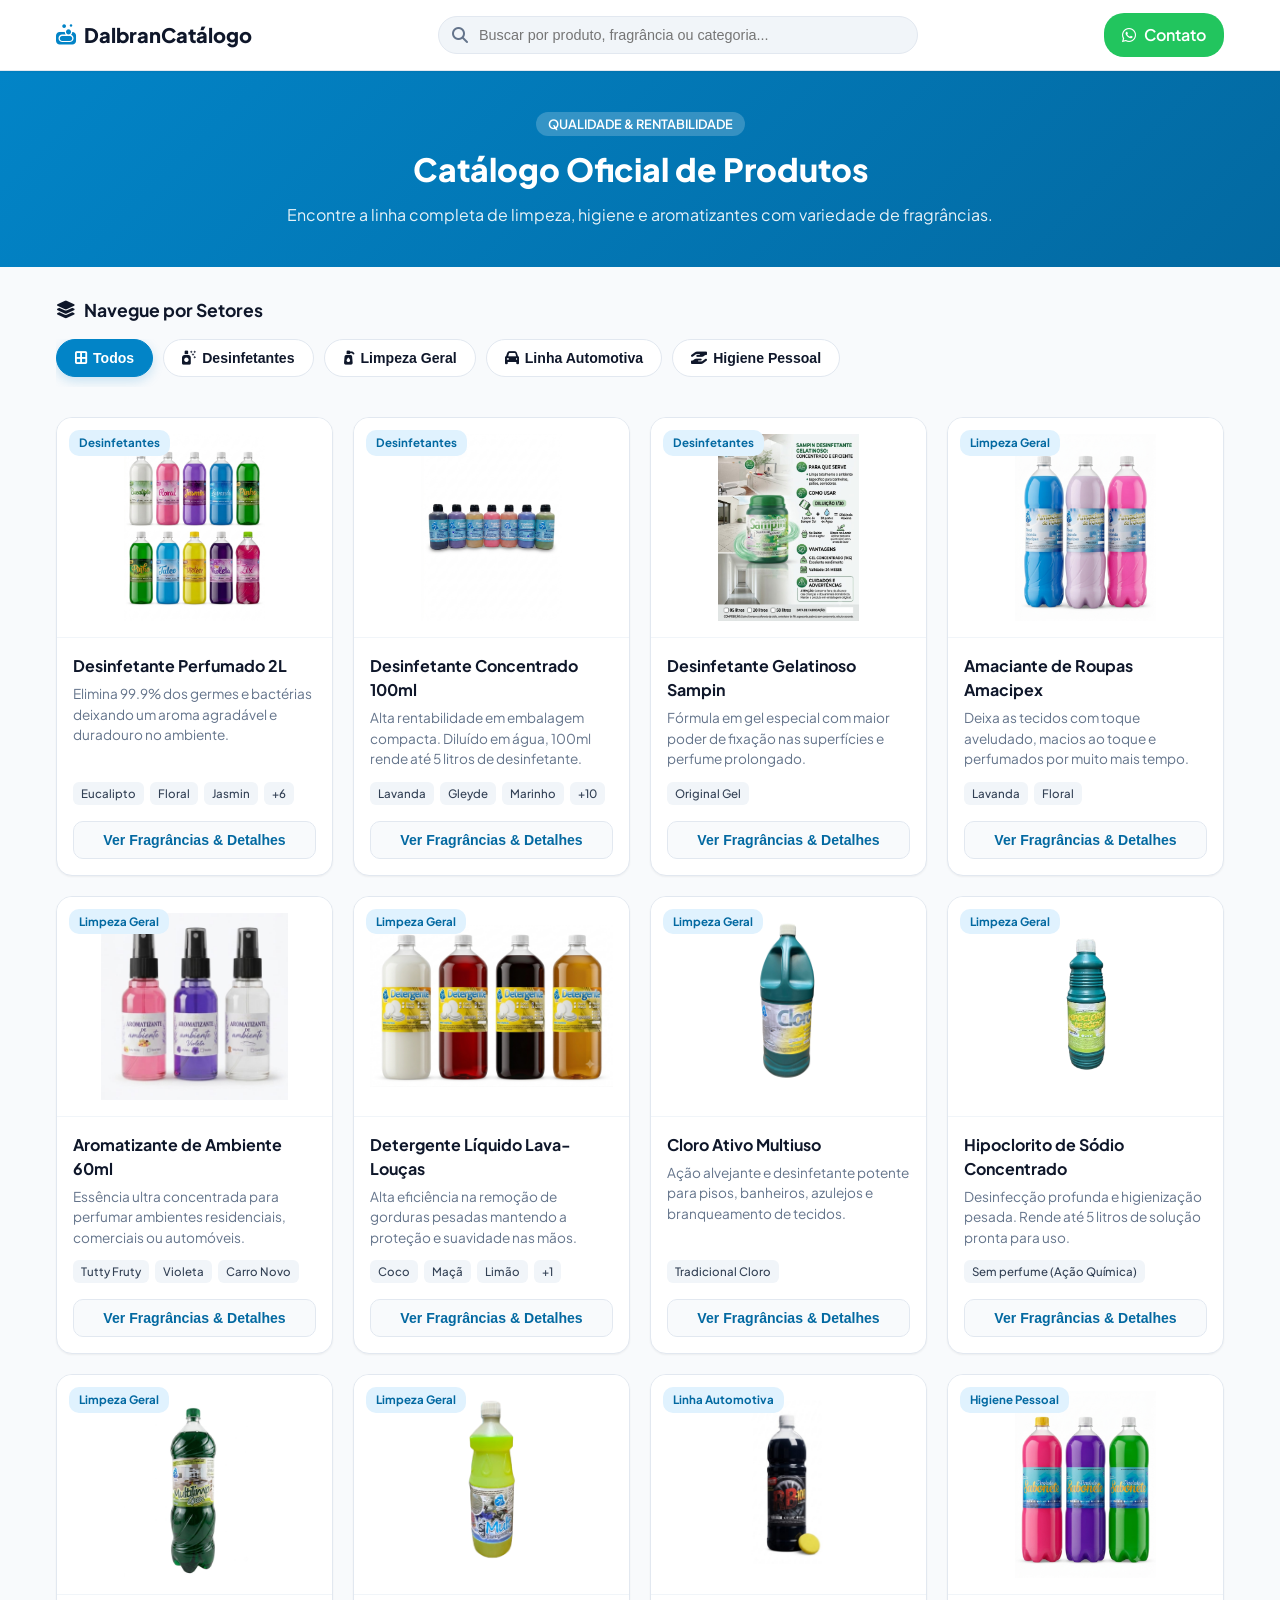
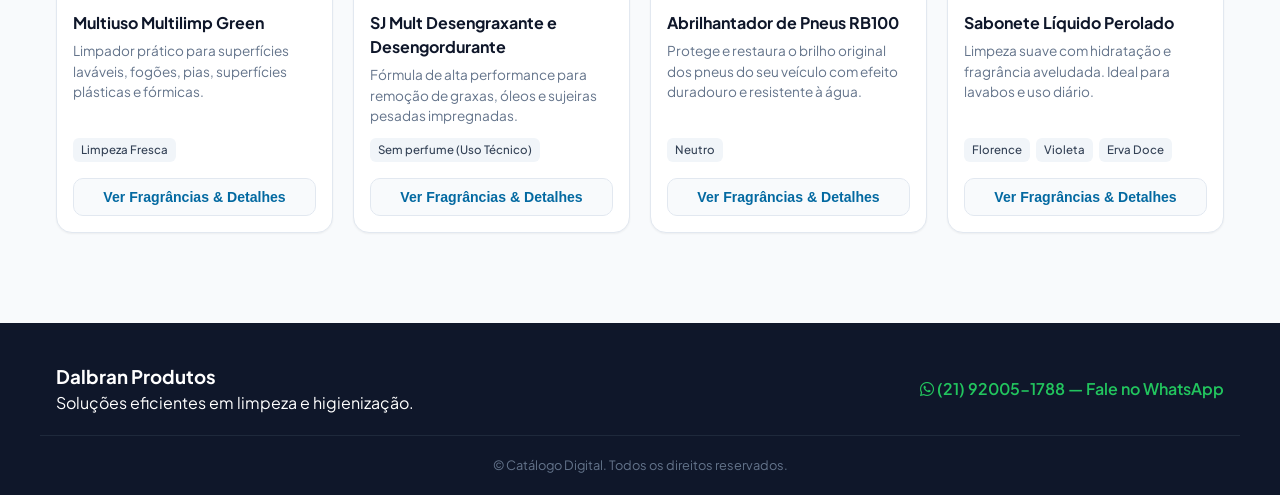
==== catalogos/2L/index.html @ 71647b30 "Add files via upload" ====
<!DOCTYPE html>
<html lang="pt-BR">
<head>
    <meta charset="UTF-8">
    <meta name="viewport" content="width=device-width, initial-scale=1.0">
    <title>Catálogo Completo - Produtos de Limpeza & Higiene</title>
    <link rel="stylesheet" href="styles.css">
    <!-- Ícones e Fontes -->
    <link rel="stylesheet" href="https://cdnjs.cloudflare.com/ajax/libs/font-awesome/6.4.0/css/all.min.css">
    <link rel="preconnect" href="https://fonts.googleapis.com">
    <link rel="preconnect" href="https://fonts.gstatic.com" crossorigin>
    <link href="https://fonts.googleapis.com/css2?family=Plus+Jakarta+Sans:wght@400;500;600;700;800&display=swap" rel="stylesheet">
</head>
<body>

    <!-- Header Navigation -->
    <header class="navbar">
        <div class="container nav-container">
            <a href="#" class="brand-logo">
                <i class="fa-solid fa-soap logo-icon"></i>
                <span class="brand-name">Dalbran<span>Catálogo</span></span>
            </a>
            
            <div class="search-bar">
                <i class="fa-solid fa-magnifying-glass search-icon"></i>
                <input type="text" id="searchInput" placeholder="Buscar por produto, fragrância ou categoria..." oninput="filterProducts()">
            </div>

            <a href="https://wa.me/5521920051788?text=Olá!%20Gostaria%20de%20tirar%20uma%20dúvida." target="_blank" class="btn btn-whatsapp-nav">
                <i class="fa-brands fa-whatsapp"></i> <span class="hide-mobile">Contato</span>
            </a>
        </div>
    </header>

    <!-- Hero Banner -->
    <section class="hero">
        <div class="container">
            <span class="hero-badge">Qualidade & Rentabilidade</span>
            <h1>Catálogo Oficial de Produtos</h1>
            <p>Encontre a linha completa de limpeza, higiene e aromatizantes com variedade de fragrâncias.</p>
        </div>
    </section>

    <!-- Main Content -->
    <main class="container main-content">
        <!-- Filtros por Setor (Categorias) -->
        <section class="category-section">
            <h2 class="section-title"><i class="fa-solid fa-layer-group"></i> Navegue por Setores</h2>
            <div class="category-filters" id="categoryFilters">
                <button class="filter-btn active" onclick="filterCategory('todos')">
                    <i class="fa-solid fa-border-all"></i> Todos
                </button>
                <button class="filter-btn" onclick="filterCategory('desinfetantes')">
                    <i class="fa-solid fa-spray-can-sparkles"></i> Desinfetantes
                </button>
                <button class="filter-btn" onclick="filterCategory('limpeza')">
                    <i class="fa-solid fa-pump-soap"></i> Limpeza Geral
                </button>
                <button class="filter-btn" onclick="filterCategory('automotivo')">
                    <i class="fa-solid fa-car"></i> Linha Automotiva
                </button>
                <button class="filter-btn" onclick="filterCategory('higiene')">
                    <i class="fa-solid fa-hand-holding-hand"></i> Higiene Pessoal
                </button>
            </div>
        </section>

        <!-- Product Grid -->
        <section>
            <div class="product-grid" id="productGrid">
                <!-- Os produtos serão renderizados dinamicamente pelo JS -->
            </div>

            <!-- Estado Vazio -->
            <div id="noResults" class="no-results hidden">
                <i class="fa-solid fa-magnifying-glass-minus"></i>
                <h3>Nenhum produto encontrado</h3>
                <p>Tente buscar por outro termo ou selecione uma categoria diferente.</p>
            </div>
        </section>
    </main>

    <!-- Modal de Detalhes do Produto -->
    <div class="modal-overlay hidden" id="productModal">
        <div class="modal-card">
            <button class="modal-close" onclick="closeModal()"><i class="fa-solid fa-xmark"></i></button>
            <div class="modal-body">
                <div class="modal-image-container">
                    <img id="modalImage" src="" alt="Produto">
                </div>
                <div class="modal-info">
                    <span class="modal-category" id="modalCategory">Setor</span>
                    <h2 id="modalTitle">Nome do Produto</h2>
                    <p class="modal-desc" id="modalDesc">Descrição do produto...</p>
                    
                    <div class="modal-meta">
                        <div class="meta-item">
                            <i class="fa-solid fa-box-archive"></i>
                            <div>
                                <strong>Rendimento / Volume</strong>
                                <span id="modalVolume">-</span>
                            </div>
                        </div>
                    </div>

                    <!-- Detalhamento das Fragrâncias -->
                    <div class="fragrance-box" id="fragranceBox">
                        <h3><i class="fa-solid fa-wind"></i> Fragrâncias / Opções Disponíveis:</h3>
                        <div class="fragrance-list" id="fragranceList">
                            <!-- Injetado via JS -->
                        </div>
                    </div>

                    <a id="modalWhatsappBtn" href="#" target="_blank" class="btn btn-whatsapp-modal">
                        <i class="fa-brands fa-whatsapp"></i> Solicitar Orçamento no WhatsApp
                    </a>
                </div>
            </div>
        </div>
    </div>

    <!-- Footer -->
    <footer class="footer" id="contato">
        <div class="container footer-content">
            <div>
                <h3>Dalbran Produtos</h3>
                <p>Soluções eficientes em limpeza e higienização.</p>
            </div>
            <div>
                <p>
                    <a href="https://wa.me/5521920051788?text=Olá!%20Gostaria%20de%20atendimento." target="_blank" style="color: #22c55e; text-decoration: none; font-weight: 600;">
                        <i class="fa-brands fa-whatsapp"></i> (21) 92005-1788 — Fale no WhatsApp
                    </a>
                </p>
            </div>
        </div>
        <div class="footer-bottom">
            <p>&copy; Catálogo Digital. Todos os direitos reservados.</p>
        </div>
    </footer>

    <script src="script.js"></script>
</body>
</html>
---- catalogos/2L/styles.css ----
/* VARIÁVEIS E BASE */
:root {
    --primary: #0284c7;
    --primary-dark: #0369a1;
    --primary-light: #e0f2fe;
    --accent: #22c55e;
    --accent-hover: #16a34a;
    --bg-main: #f8fafc;
    --card-bg: #ffffff;
    --text-dark: #0f172a;
    --text-muted: #64748b;
    --border: #e2e8f0;
    --shadow-sm: 0 1px 2px rgba(0, 0, 0, 0.05);
    --shadow-md: 0 4px 6px -1px rgba(0, 0, 0, 0.1);
    --shadow-lg: 0 10px 25px -5px rgba(0, 0, 0, 0.1);
    --radius-lg: 16px;
    --radius-md: 10px;
    --transition: all 0.25s ease;
}

* {
    margin: 0;
    padding: 0;
    box-sizing: border-box;
}

body {
    font-family: 'Plus Jakarta Sans', sans-serif;
    background-color: var(--bg-main);
    color: var(--text-dark);
    line-height: 1.5;
}

.container {
    max-width: 1200px;
    margin: 0 auto;
    padding: 0 16px;
}

/* NAVBAR */
.navbar {
    background: #ffffff;
    border-bottom: 1px solid var(--border);
    position: sticky;
    top: 0;
    z-index: 90;
    box-shadow: var(--shadow-sm);
}

.nav-container {
    display: flex;
    align-items: center;
    justify-content: space-between;
    height: 70px;
    gap: 16px;
}

.brand-logo {
    display: flex;
    align-items: center;
    gap: 8px;
    text-decoration: none;
    color: var(--primary);
    font-weight: 800;
    font-size: 1.25rem;
}

.brand-logo span {
    color: var(--text-dark);
}

.search-bar {
    position: relative;
    flex: 1;
    max-width: 480px;
}

.search-icon {
    position: absolute;
    left: 14px;
    top: 50%;
    transform: translateY(-50%);
    color: var(--text-muted);
}

.search-bar input {
    width: 100%;
    padding: 10px 14px 10px 40px;
    border: 1px solid var(--border);
    border-radius: 20px;
    background: #f1f5f9;
    font-size: 0.9rem;
    outline: none;
    transition: var(--transition);
}

.search-bar input:focus {
    background: #ffffff;
    border-color: var(--primary);
    box-shadow: 0 0 0 3px var(--primary-light);
}

/* BOTÕES */
.btn {
    display: inline-flex;
    align-items: center;
    justify-content: center;
    gap: 8px;
    padding: 10px 18px;
    border-radius: 20px;
    font-weight: 600;
    text-decoration: none;
    cursor: pointer;
    border: none;
    transition: var(--transition);
}

.btn-whatsapp-nav {
    background: var(--accent);
    color: white;
}

.btn-whatsapp-nav:hover {
    background: var(--accent-hover);
}

/* HERO BANNER */
.hero {
    background: linear-gradient(135deg, #0284c7 0%, #0369a1 100%);
    color: white;
    padding: 40px 0;
    text-align: center;
}

.hero-badge {
    background: rgba(255, 255, 255, 0.2);
    padding: 4px 12px;
    border-radius: 12px;
    font-size: 0.8rem;
    font-weight: 600;
    text-transform: uppercase;
}

.hero h1 {
    font-size: 2rem;
    margin: 10px 0;
    font-weight: 800;
}

.hero p {
    opacity: 0.9;
    font-size: 1rem;
}

/* MAIN CONTENT */
.main-content {
    padding: 30px 16px;
}

.section-title {
    font-size: 1.1rem;
    font-weight: 700;
    margin-bottom: 16px;
    color: var(--text-dark);
    display: flex;
    align-items: center;
    gap: 8px;
}

/* CATEGORIAS / SETORES */
.category-filters {
    display: flex;
    gap: 10px;
    overflow-x: auto;
    padding-bottom: 10px;
    margin-bottom: 30px;
    scrollbar-width: thin;
}

.filter-btn {
    white-space: nowrap;
    padding: 10px 18px;
    border-radius: 20px;
    border: 1px solid var(--border);
    background: white;
    color: var(--text-dark);
    font-weight: 600;
    font-size: 0.88rem;
    cursor: pointer;
    transition: var(--transition);
    display: flex;
    align-items: center;
    gap: 6px;
}

.filter-btn:hover, .filter-btn.active {
    background: var(--primary);
    color: white;
    border-color: var(--primary);
    box-shadow: 0 4px 12px rgba(2, 132, 199, 0.2);
}

/* GRID DE PRODUTOS */
.product-grid {
    display: grid;
    grid-template-columns: repeat(auto-fill, minmax(250px, 1fr));
    gap: 20px;
}

/* CARDS */
.product-card {
    background: var(--card-bg);
    border-radius: var(--radius-lg);
    border: 1px solid var(--border);
    overflow: hidden;
    transition: var(--transition);
    display: flex;
    flex-direction: column;
    box-shadow: var(--shadow-sm);
}

.product-card:hover {
    transform: translateY(-4px);
    box-shadow: var(--shadow-lg);
}

/* PADRONIZAÇÃO DE IMAGEM */
.card-image-box {
    position: relative;
    width: 100%;
    height: 220px; /* Altura Padronizada */
    background-color: #ffffff;
    padding: 16px;
    display: flex;
    align-items: center;
    justify-content: center;
    border-bottom: 1px solid #f1f5f9;
}

.card-image-box img {
    max-width: 100%;
    max-height: 100%;
    width: auto;
    height: auto;
    object-fit: contain; /* Evita distorções */
    transition: transform 0.3s ease;
}

.product-card:hover .card-image-box img {
    transform: scale(1.05);
}

.sector-tag {
    position: absolute;
    top: 12px;
    left: 12px;
    background: var(--primary-light);
    color: var(--primary-dark);
    font-size: 0.72rem;
    font-weight: 700;
    padding: 4px 10px;
    border-radius: 10px;
}

.card-content {
    padding: 16px;
    display: flex;
    flex-direction: column;
    flex-grow: 1;
}

.product-title {
    font-size: 1rem;
    font-weight: 700;
    margin-bottom: 6px;
}

.product-desc {
    font-size: 0.85rem;
    color: var(--text-muted);
    margin-bottom: 12px;
    flex-grow: 1;
}

.fragrance-pills {
    display: flex;
    flex-wrap: wrap;
    gap: 6px;
    margin-bottom: 16px;
}

.fragrance-badge {
    background: #f1f5f9;
    color: #334155;
    font-size: 0.72rem;
    padding: 3px 8px;
    border-radius: 6px;
    font-weight: 500;
}

.btn-card-details {
    width: 100%;
    padding: 10px;
    background: #f8fafc;
    border: 1px solid var(--border);
    color: var(--primary-dark);
    border-radius: var(--radius-md);
    font-weight: 600;
    font-size: 0.88rem;
    cursor: pointer;
    transition: var(--transition);
}

.btn-card-details:hover {
    background: var(--primary);
    color: white;
    border-color: var(--primary);
}

/* MODAL DE DETALHES */
.modal-overlay {
    position: fixed;
    inset: 0;
    background: rgba(15, 23, 42, 0.6);
    backdrop-filter: blur(4px);
    z-index: 1000;
    display: flex;
    align-items: center;
    justify-content: center;
    padding: 16px;
    opacity: 1;
    transition: opacity 0.25s ease;
}

.modal-overlay.hidden {
    display: none;
    opacity: 0;
}

.modal-card {
    background: white;
    width: 100%;
    max-width: 750px;
    border-radius: var(--radius-lg);
    overflow: hidden;
    position: relative;
    box-shadow: var(--shadow-lg);
    max-height: 90vh;
    overflow-y: auto;
}

.modal-close {
    position: absolute;
    top: 14px;
    right: 14px;
    background: #f1f5f9;
    border: none;
    width: 36px;
    height: 36px;
    border-radius: 50%;
    font-size: 1.1rem;
    cursor: pointer;
    z-index: 10;
    transition: var(--transition);
}

.modal-close:hover {
    background: #e2e8f0;
}

.modal-body {
    display: grid;
    grid-template-columns: 1fr 1fr;
    gap: 24px;
    padding: 24px;
}

.modal-image-container {
    height: 280px;
    display: flex;
    align-items: center;
    justify-content: center;
    background: #f8fafc;
    border-radius: var(--radius-md);
    padding: 16px;
}

.modal-image-container img {
    max-width: 100%;
    max-height: 100%;
    object-fit: contain;
}

.modal-category {
    font-size: 0.75rem;
    font-weight: 700;
    color: var(--primary);
    text-transform: uppercase;
}

.modal-info h2 {
    font-size: 1.4rem;
    margin: 4px 0 10px 0;
}

.modal-desc {
    font-size: 0.9rem;
    color: var(--text-muted);
    margin-bottom: 16px;
}

.modal-meta {
    margin-bottom: 16px;
}

.meta-item {
    display: flex;
    align-items: center;
    gap: 10px;
    font-size: 0.85rem;
    color: var(--text-dark);
}

.fragrance-box {
    background: #f8fafc;
    padding: 12px;
    border-radius: var(--radius-md);
    margin-bottom: 20px;
    border: 1px solid var(--border);
}

.fragrance-box h3 {
    font-size: 0.85rem;
    margin-bottom: 8px;
    color: var(--text-dark);
}

.fragrance-list {
    display: flex;
    flex-wrap: wrap;
    gap: 6px;
}

.fragrance-item {
    background: white;
    border: 1px solid var(--border);
    padding: 4px 10px;
    border-radius: 6px;
    font-size: 0.78rem;
    font-weight: 600;
    color: var(--primary-dark);
}

.btn-whatsapp-modal {
    width: 100%;
    background: var(--accent);
    color: white;
    padding: 12px;
    border-radius: var(--radius-md);
    font-size: 0.95rem;
}

.btn-whatsapp-modal:hover {
    background: var(--accent-hover);
}

/* NO RESULTS */
.no-results {
    text-align: center;
    padding: 50px 0;
    color: var(--text-muted);
}

.no-results i {
    font-size: 2.5rem;
    margin-bottom: 10px;
}

.hidden {
    display: none !important;
}

/* FOOTER */
.footer {
    background: #0f172a;
    color: white;
    padding: 40px 0 20px 0;
    margin-top: 60px;
}

.footer-content {
    display: flex;
    justify-content: space-between;
    align-items: center;
    flex-wrap: wrap;
    gap: 20px;
    padding-bottom: 20px;
    border-bottom: 1px solid #1e293b;
}

.footer-bottom {
    text-align: center;
    font-size: 0.8rem;
    color: #64748b;
    margin-top: 20px;
}

/* RESPONSIVIDADE (CELULARES) */
@media (max-width: 768px) {
    .nav-container {
        gap: 10px;
    }

    .hide-mobile {
        display: none;
    }

    .search-bar {
        max-width: 100%;
    }

    .hero h1 {
        font-size: 1.5rem;
    }

    .modal-body {
        grid-template-columns: 1fr;
        padding: 16px;
    }

    .modal-image-container {
        height: 200px;
    }
}
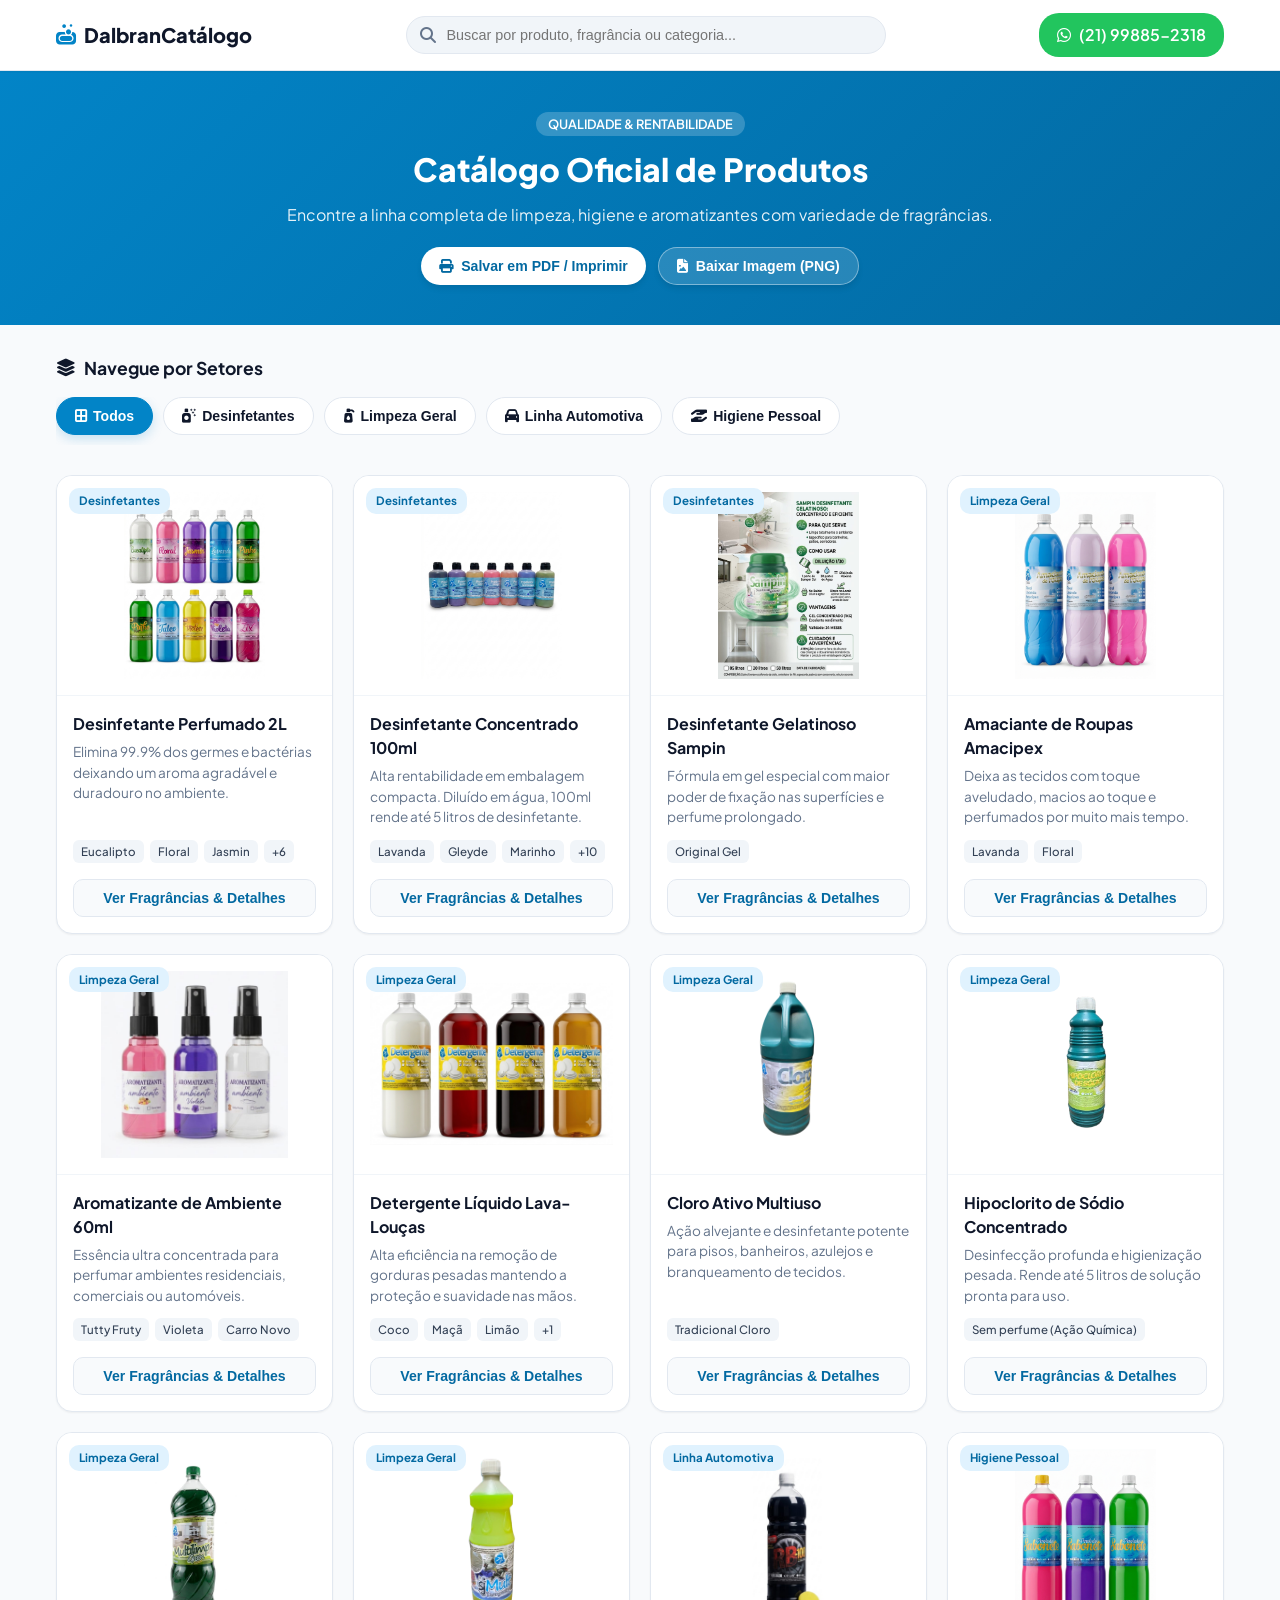
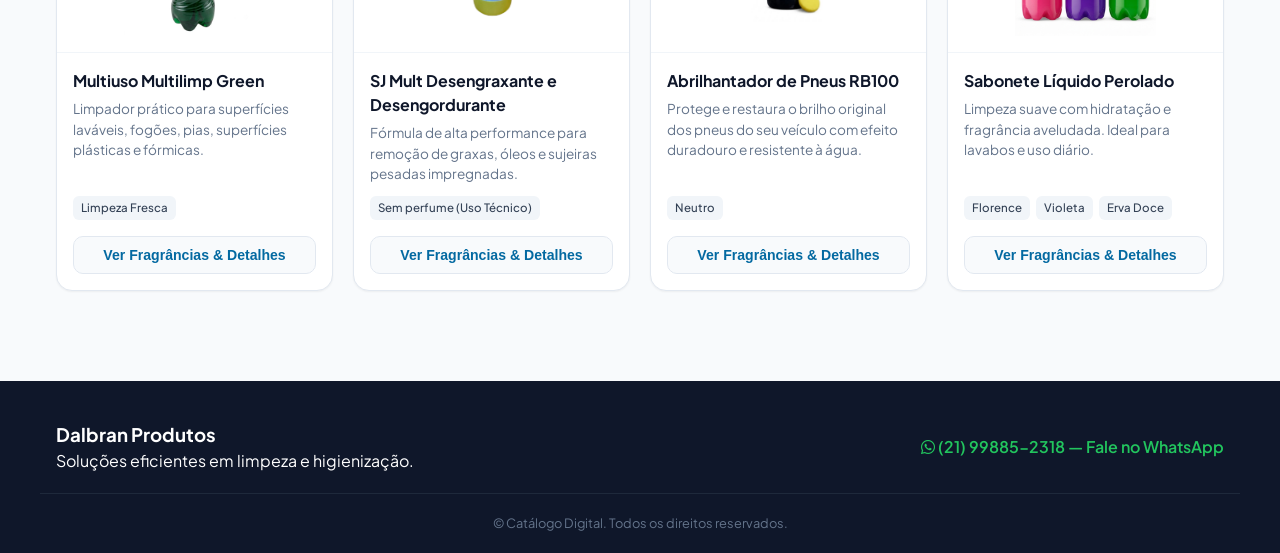
==== commit 537e7404: "Add files via upload" ====
--- a/catalogos/2L/index.html
+++ b/catalogos/2L/index.html
@@ -10,6 +10,8 @@
     <link rel="preconnect" href="https://fonts.googleapis.com">
     <link rel="preconnect" href="https://fonts.gstatic.com" crossorigin>
     <link href="https://fonts.googleapis.com/css2?family=Plus+Jakarta+Sans:wght@400;500;600;700;800&display=swap" rel="stylesheet">
+    <!-- Biblioteca para exportar como Imagem -->
+    <script src="https://cdnjs.cloudflare.com/ajax/libs/html2canvas/1.4.1/html2canvas.min.js"></script>
 </head>
 <body>
 
@@ -26,8 +28,8 @@
                 <input type="text" id="searchInput" placeholder="Buscar por produto, fragrância ou categoria..." oninput="filterProducts()">
             </div>
 
-            <a href="https://wa.me/5521920051788?text=Olá!%20Gostaria%20de%20tirar%20uma%20dúvida." target="_blank" class="btn btn-whatsapp-nav">
-                <i class="fa-brands fa-whatsapp"></i> <span class="hide-mobile">Contato</span>
+            <a href="https://wa.me/5521998852318?text=Olá!%20Gostaria%20de%20tirar%20uma%20dúvida." target="_blank" class="btn btn-whatsapp-nav">
+                <i class="fa-brands fa-whatsapp"></i> <span class="hide-mobile">(21) 99885-2318</span>
             </a>
         </div>
     </header>
@@ -38,11 +40,21 @@
             <span class="hero-badge">Qualidade & Rentabilidade</span>
             <h1>Catálogo Oficial de Produtos</h1>
             <p>Encontre a linha completa de limpeza, higiene e aromatizantes com variedade de fragrâncias.</p>
+            
+            <!-- Botões de Impressão e Download -->
+            <div class="export-buttons">
+                <button onclick="printCatalog()" class="btn btn-export">
+                    <i class="fa-solid fa-print"></i> Salvar em PDF / Imprimir
+                </button>
+                <button onclick="exportAsImage()" class="btn btn-export btn-export-img">
+                    <i class="fa-solid fa-file-image"></i> Baixar Imagem (PNG)
+                </button>
+            </div>
         </div>
     </section>
 
     <!-- Main Content -->
-    <main class="container main-content">
+    <main class="container main-content" id="catalogContent">
         <!-- Filtros por Setor (Categorias) -->
         <section class="category-section">
             <h2 class="section-title"><i class="fa-solid fa-layer-group"></i> Navegue por Setores</h2>
@@ -128,8 +140,8 @@
             </div>
             <div>
                 <p>
-                    <a href="https://wa.me/5521920051788?text=Olá!%20Gostaria%20de%20atendimento." target="_blank" style="color: #22c55e; text-decoration: none; font-weight: 600;">
-                        <i class="fa-brands fa-whatsapp"></i> (21) 92005-1788 — Fale no WhatsApp
+                    <a href="https://wa.me/5521998852318?text=Olá!%20Gostaria%20de%20atendimento." target="_blank" style="color: #22c55e; text-decoration: none; font-weight: 600;">
+                        <i class="fa-brands fa-whatsapp"></i> (21) 99885-2318 — Fale no WhatsApp
                     </a>
                 </p>
             </div>
--- a/catalogos/2L/styles.css
+++ b/catalogos/2L/styles.css
@@ -124,6 +124,37 @@
     background: var(--accent-hover);
 }
 
+/* BOTÕES DE EXPORTAÇÃO */
+.export-buttons {
+    display: flex;
+    justify-content: center;
+    gap: 12px;
+    margin-top: 20px;
+    flex-wrap: wrap;
+}
+
+.btn-export {
+    background: #ffffff;
+    color: var(--primary-dark);
+    font-size: 0.88rem;
+    box-shadow: var(--shadow-md);
+}
+
+.btn-export:hover {
+    background: var(--primary-light);
+    transform: translateY(-2px);
+}
+
+.btn-export-img {
+    background: rgba(255, 255, 255, 0.15);
+    color: #ffffff;
+    border: 1px solid rgba(255, 255, 255, 0.4);
+}
+
+.btn-export-img:hover {
+    background: rgba(255, 255, 255, 0.3);
+}
+
 /* HERO BANNER */
 .hero {
     background: linear-gradient(135deg, #0284c7 0%, #0369a1 100%);
@@ -531,4 +562,47 @@
     .modal-image-container {
         height: 200px;
     }
+}
+
+/* IMPRESSÃO / SALVAR PDF */
+@media print {
+    .navbar, 
+    .search-bar, 
+    .export-buttons, 
+    .category-section, 
+    .btn-card-details, 
+    .modal-overlay,
+    .btn-whatsapp-nav {
+        display: none !important;
+    }
+
+    body {
+        background: white;
+        color: black;
+    }
+
+    .hero {
+        background: none;
+        color: black;
+        padding: 10px 0;
+    }
+
+    .hero-badge {
+        border: 1px solid #000;
+        color: black;
+    }
+
+    .product-grid {
+        grid-template-columns: repeat(3, 1fr) !important;
+        gap: 12px;
+    }
+
+    .product-card {
+        box-shadow: none;
+        border: 1px solid #ccc;
+    }
+
+    .card-image-box {
+        height: 140px;
+    }
 }
